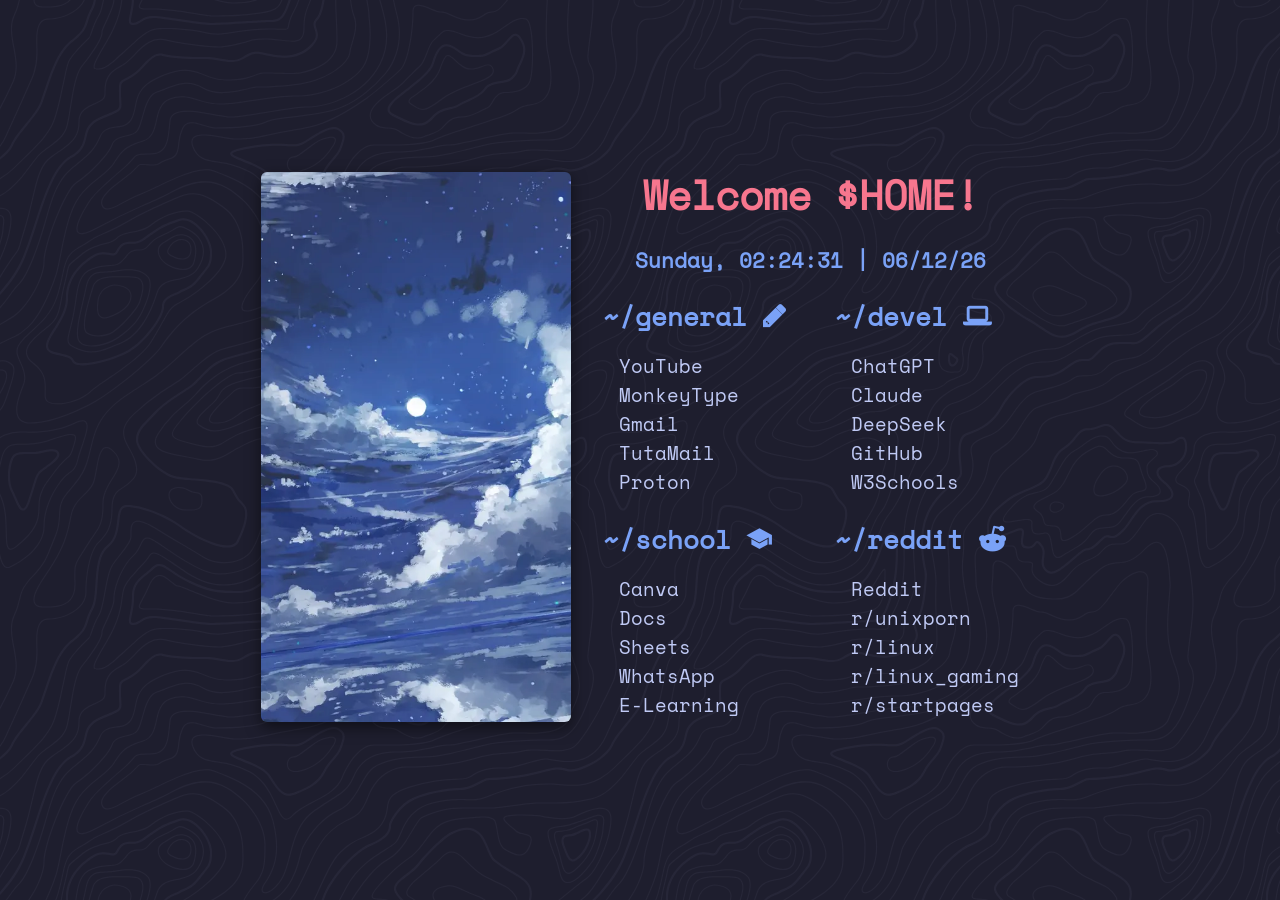
==== fazzi/index.html @ 2e6237a0 "Add files via upload" ====
<!doctype html>
<html lang="en">
  <head>
    <title>~/startpage 💤</title>
    <meta name="darkreader-lock" />
    <meta charset="UTF-8" />
    <link
      rel="icon"
      href="https://raw.githubusercontent.com/NixOS/nixos-artwork/refs/heads/master/logo/nix-snowflake-white.svg"
    />
    <meta name="viewport" content="width=device-width, initial-scale=1" />
    <link href="../src/css/style.css" rel="stylesheet" />
  </head>

  <body class="fazzi">
    <div id="image" onclick="nextImage()">
      <img id="carouselImage" src="../src/images/cover1.webp" />
    </div>
    <div id="text">
      <div id="greeting">Welcome $HOME!</div>
      <div id="date"></div>
      <div id="links">
        <div class="urls">
          <div class="header">~/general </div>
          <ul>
            <li><a href="https://youtube.com">YouTube</a></li>
            <li><a href="https://monkeytype.com">MonkeyType</a></li>
            <li><a href="https://mail.google.com">Gmail</a></li>
            <li><a href="https://mail.tutanota.com/mail">TutaMail</a></li>
            <li><a href="https://account.proton.me/apps">Proton</a></li>
          </ul>
        </div>
        <div class="urls">
          <div class="header">~/devel </div>
          <ul>
            <li><a href="https://chatgpt.com">ChatGPT</a></li>
            <li><a href="https://claude.ai">Claude</a></li>
            <li><a href="https://chat.deepseek.com">DeepSeek</a></li>
            <li><a href="https://github.com/ImSnowe?tab=repositories">GitHub</a></li>
            <li><a href="https://www.w3schools.com/">W3Schools</a></li>
          </ul>
        </div>
        <div class="urls">
          <div class="header">~/school 󰑴</div>
          <ul>
            <li><a href="https://canva.com">Canva</a></li>
            <li><a href="https://docs.google.com">Docs</a></li>
            <li><a href="https://docs.google.com/spreadsheets">Sheets</a></li>
            <li><a href="https://web.whatsapp.com">WhatsApp</a></li>
            <li><a href="https://smpkby.elabschool.sch.id/my/">E-Learning</a></li>
          </ul>
        </div>
        <div class="urls">
          <div class="header">~/reddit </div>
          <ul>
            <li><a href="https://reddit.com/">Reddit</a></li>
            <li><a href="https://reddit.com/r/unixporn/">r/unixporn</a></li>
            <li><a href="https://reddit.com/r/linux/">r/linux</a></li>
            <li>
              <a href="https://reddit.com/r/linux_gaming/">r/linux_gaming</a>
            </li>
            <li><a href="https://reddit.com/r/startpages/">r/startpages</a></li>
          </ul>
        </div>
      </div>
    </div>
  </body>
  <script async src="../src/js/date.js"></script>
  <script async src="../src/js/theme.js" currentIndex="0"></script>
</html>
---- src/css/style.css ----
@font-face {
  font-family: "SpaceMono Nerd Font";
  font-display: swap;
  src:
    local("SpaceMono Nerd Font"),
    url(../fonts/SpaceMonoNF.woff2) format("woff2"),
    url(../fonts/SpaceMonoNF.woff) format("woff");
}

:root {
  color-scheme: dark;
}

img {
  transition:
    transform 0.15s ease-in-out,
    opacity 0.2s ease-in-out;
}

html {
  display: flex;
  align-items: center;
  justify-content: center;
  height: 100svh;
  background-color: var(--background-color);
  background-image: url("../bgs/topography.svg");
  overflow-x: clip;
}

html.loaded {
  transition: background-color 0.2s ease-in-out;
}

body {
  display: flex;
  color: var(--text-color);
  font-family:
    SpaceMono Nerd Font,
    monospace;
  justify-content: center;
  align-items: center;
}

#text,
#image {
  opacity: 0;
  transition: opacity 0.2s ease-in;
}

#text.loaded,
#image.loaded {
  opacity: 1;
}

#text.loaded * {
  transition: color 0.2s ease-in-out;
}

#carouselImage {
  height: 550px;
  aspect-ratio: 9 / 16;
  border-radius: 6px;
  box-shadow: 0px 5px 15px 0px rgba(0, 0, 0, 0.5);
  object-fit: cover;
}

#image {
  margin-right: 1em;
}

#carouselImage:hover {
  transform: scale(1.1);
  cursor: pointer;
}

@media (max-width: 800px) {
  img,
  #image {
    display: none;
    margin: 0;
    padding: 0;
  }
}

#greeting {
  color: var(--accent-color-2);
  font-size: 2.5em;
  font-weight: 900;
  grid-column: 1/-1;
  text-align: center;
  display: grid;
}

#date {
  font-size: 1.3em;
  font-weight: 600;
  color: var(--accent-color);
  display: grid;
  grid-column: 1/-1;
  text-align: center;
  margin: 1em 0;
}

.header {
  color: var(--accent-color);
  font-size: 1.6em;
  font-weight: 600;
}

#links {
  display: grid;
  grid-row-gap: 0.5em;
  grid-template-columns: repeat(2, 1fr);
}

ul {
  list-style-type: none;
  padding-left: 1em;
  margin-left: 0;
}

a {
  color: var(--text-color);
  font-size: 1.2em;
  text-decoration: none;
}

a:hover {
  color: var(--hover-color);
  font-style: italic;
}

.fazzi .urls:nth-child(even) {
  padding-left: 1.5em;
}

#image {
	padding-right: 1em;
}
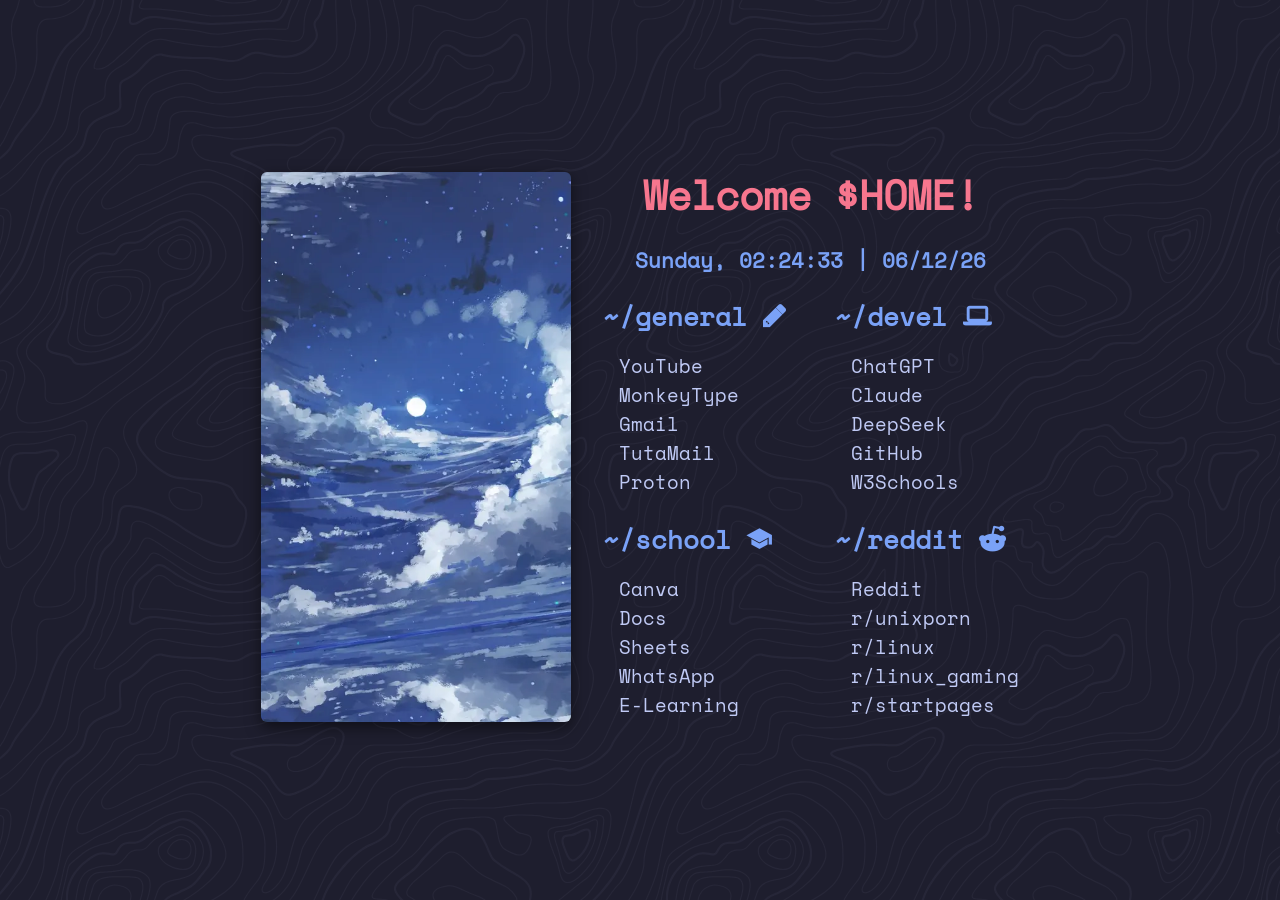
==== commit faf65cc5: "open new tab" ====
--- a/fazzi/index.html
+++ b/fazzi/index.html
@@ -23,43 +23,41 @@
         <div class="urls">
           <div class="header">~/general </div>
           <ul>
-            <li><a href="https://youtube.com">YouTube</a></li>
-            <li><a href="https://monkeytype.com">MonkeyType</a></li>
-            <li><a href="https://mail.google.com">Gmail</a></li>
-            <li><a href="https://mail.tutanota.com/mail">TutaMail</a></li>
-            <li><a href="https://account.proton.me/apps">Proton</a></li>
+            <li><a target="_blank" href="https://youtube.com">YouTube</a></li>
+            <li><a target="_blank" href="https://monkeytype.com">MonkeyType</a></li>
+            <li><a target="_blank" href="https://mail.google.com">Gmail</a></li>
+            <li><a target="_blank" href="https://mail.tutanota.com/mail">TutaMail</a></li>
+            <li><a target="_blank" href="https://account.proton.me/apps">Proton</a></li>
           </ul>
         </div>
         <div class="urls">
           <div class="header">~/devel </div>
           <ul>
-            <li><a href="https://chatgpt.com">ChatGPT</a></li>
-            <li><a href="https://claude.ai">Claude</a></li>
-            <li><a href="https://chat.deepseek.com">DeepSeek</a></li>
-            <li><a href="https://github.com/ImSnowe?tab=repositories">GitHub</a></li>
-            <li><a href="https://www.w3schools.com/">W3Schools</a></li>
+            <li><a target="_blank" href="https://chatgpt.com">ChatGPT</a></li>
+            <li><a target="_blank" href="https://claude.ai">Claude</a></li>
+            <li><a target="_blank" href="https://chat.deepseek.com">DeepSeek</a></li>
+            <li><a target="_blank" href="https://github.com/ImSnowe?tab=repositories">GitHub</a></li>
+            <li><a target="_blank" href="https://www.w3schools.com/">W3Schools</a></li>
           </ul>
         </div>
         <div class="urls">
           <div class="header">~/school 󰑴</div>
           <ul>
-            <li><a href="https://canva.com">Canva</a></li>
-            <li><a href="https://docs.google.com">Docs</a></li>
-            <li><a href="https://docs.google.com/spreadsheets">Sheets</a></li>
-            <li><a href="https://web.whatsapp.com">WhatsApp</a></li>
-            <li><a href="https://smpkby.elabschool.sch.id/my/">E-Learning</a></li>
+            <li><a target="_blank" href="https://canva.com">Canva</a></li>
+            <li><a target="_blank" href="https://docs.google.com">Docs</a></li>
+            <li><a target="_blank" href="https://docs.google.com/spreadsheets">Sheets</a></li>
+            <li><a target="_blank" href="https://web.whatsapp.com">WhatsApp</a></li>
+            <li><a target="_blank" href="https://smpkby.elabschool.sch.id/my/">E-Learning</a></li>
           </ul>
         </div>
         <div class="urls">
           <div class="header">~/reddit </div>
           <ul>
-            <li><a href="https://reddit.com/">Reddit</a></li>
-            <li><a href="https://reddit.com/r/unixporn/">r/unixporn</a></li>
-            <li><a href="https://reddit.com/r/linux/">r/linux</a></li>
-            <li>
-              <a href="https://reddit.com/r/linux_gaming/">r/linux_gaming</a>
-            </li>
-            <li><a href="https://reddit.com/r/startpages/">r/startpages</a></li>
+            <li><a target="_blank" href="https://reddit.com/">Reddit</a></li>
+            <li><a target="_blank" href="https://reddit.com/r/unixporn/">r/unixporn</a></li>
+            <li><a target="_blank" href="https://reddit.com/r/linux/">r/linux</a></li>
+            <li><a target="_blank" href="https://reddit.com/r/linux_gaming/">r/linux_gaming</a></li>
+            <li><a target="_blank" href="https://reddit.com/r/startpages/">r/startpages</a></li>
           </ul>
         </div>
       </div>
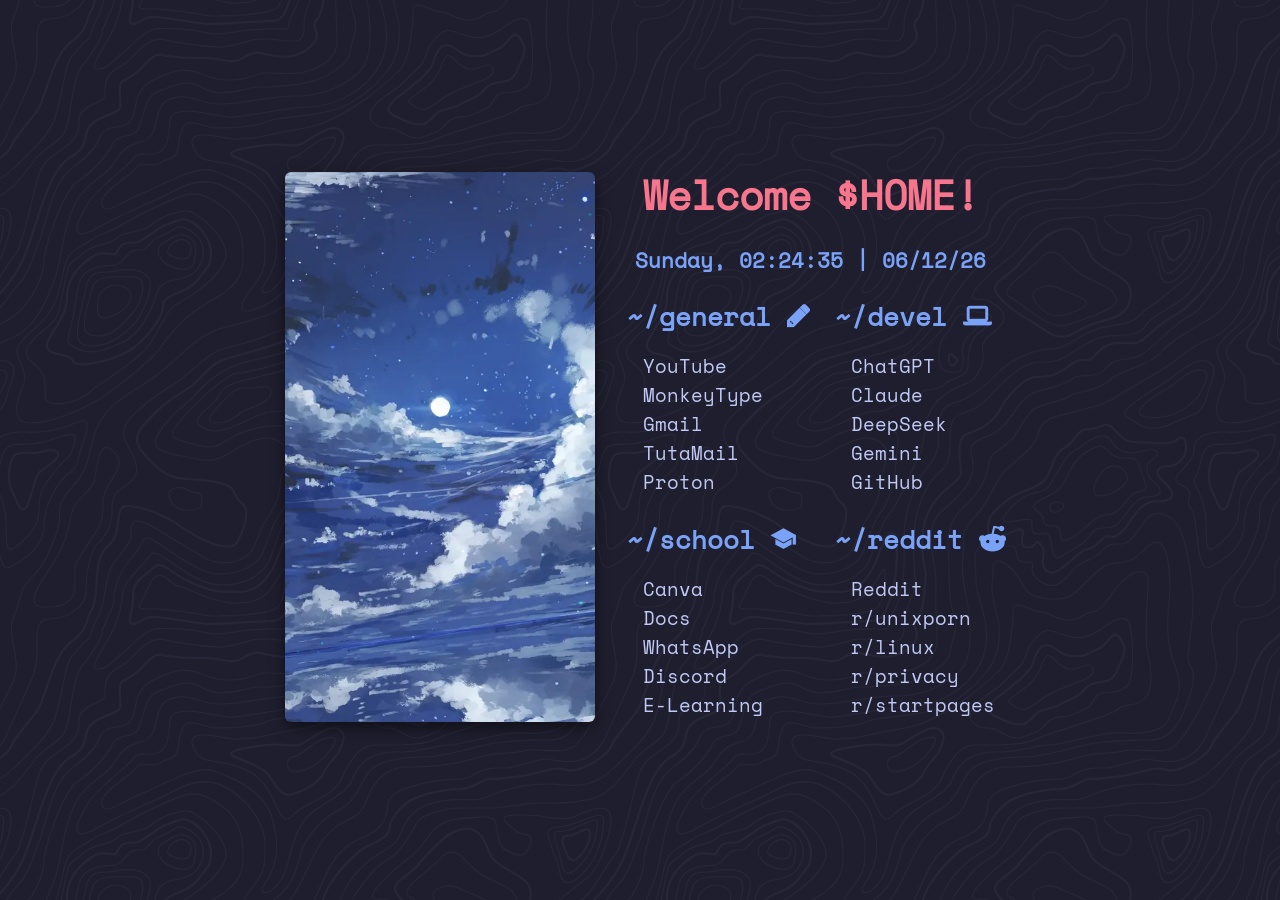
==== commit 868e6f7e: "Update index.html" ====
--- a/fazzi/index.html
+++ b/fazzi/index.html
@@ -36,8 +36,8 @@
             <li><a target="_blank" href="https://chatgpt.com">ChatGPT</a></li>
             <li><a target="_blank" href="https://claude.ai">Claude</a></li>
             <li><a target="_blank" href="https://chat.deepseek.com">DeepSeek</a></li>
+            <li><a target="_blank" href="https://gemini.google.com">Gemini</a></li>
             <li><a target="_blank" href="https://github.com/ImSnowe?tab=repositories">GitHub</a></li>
-            <li><a target="_blank" href="https://www.w3schools.com/">W3Schools</a></li>
           </ul>
         </div>
         <div class="urls">
@@ -45,8 +45,8 @@
           <ul>
             <li><a target="_blank" href="https://canva.com">Canva</a></li>
             <li><a target="_blank" href="https://docs.google.com">Docs</a></li>
-            <li><a target="_blank" href="https://docs.google.com/spreadsheets">Sheets</a></li>
             <li><a target="_blank" href="https://web.whatsapp.com">WhatsApp</a></li>
+            <li><a target="_blank" href="https://discord.com">Discord</a></li>
             <li><a target="_blank" href="https://smpkby.elabschool.sch.id/my/">E-Learning</a></li>
           </ul>
         </div>
@@ -56,7 +56,7 @@
             <li><a target="_blank" href="https://reddit.com/">Reddit</a></li>
             <li><a target="_blank" href="https://reddit.com/r/unixporn/">r/unixporn</a></li>
             <li><a target="_blank" href="https://reddit.com/r/linux/">r/linux</a></li>
-            <li><a target="_blank" href="https://reddit.com/r/linux_gaming/">r/linux_gaming</a></li>
+            <li><a target="_blank" href="https://reddit.com/r/privacy/">r/privacy</a></li>
             <li><a target="_blank" href="https://reddit.com/r/startpages/">r/startpages</a></li>
           </ul>
         </div>
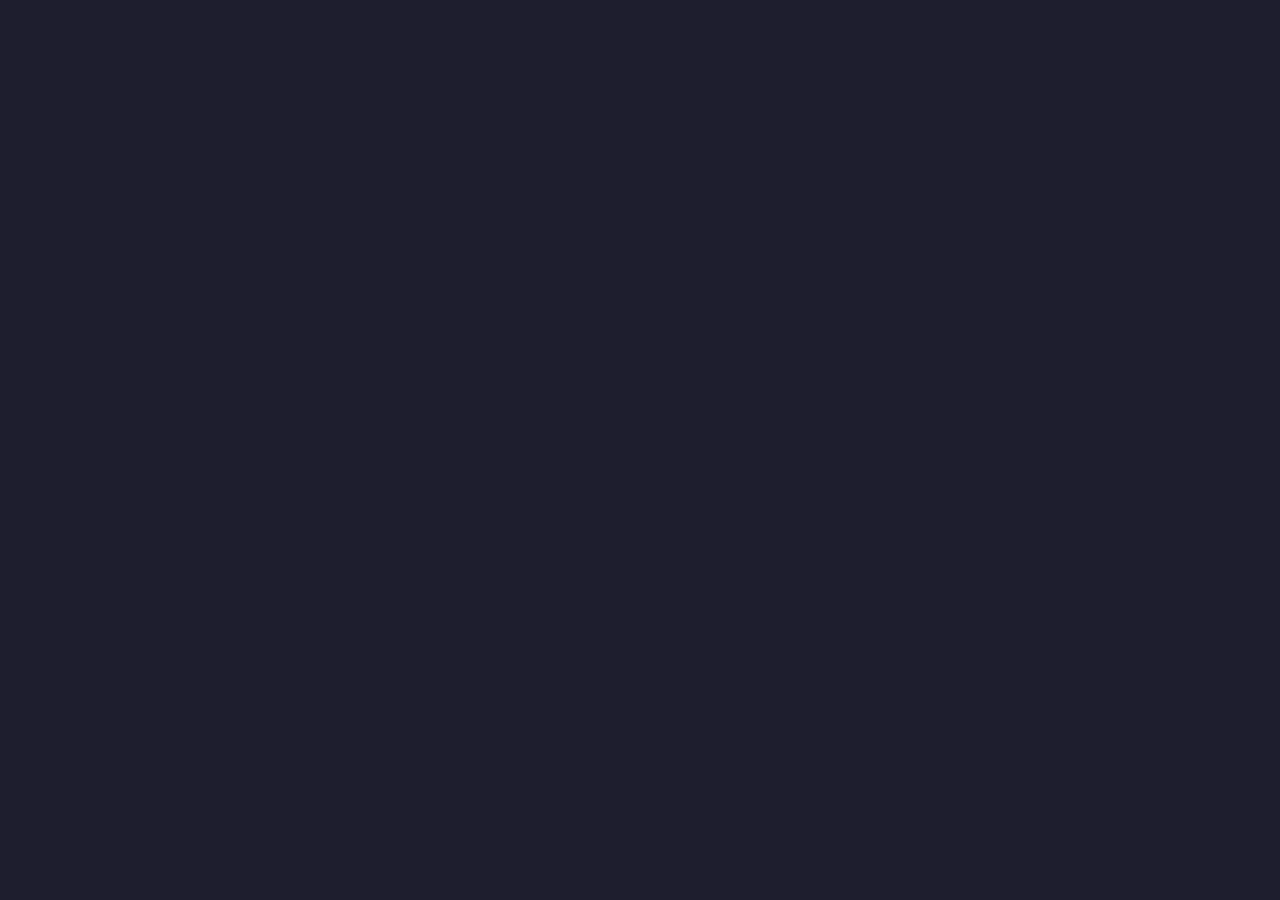
==== commit 935f2aa9: "claude index" ====
--- a/fazzi/index.html
+++ b/fazzi/index.html
@@ -1,68 +1,349 @@
 <!doctype html>
 <html lang="en">
-  <head>
-    <title>~/startpage 💤</title>
-    <meta name="darkreader-lock" />
-    <meta charset="UTF-8" />
-    <link
-      rel="icon"
-      href="https://raw.githubusercontent.com/NixOS/nixos-artwork/refs/heads/master/logo/nix-snowflake-white.svg"
-    />
-    <meta name="viewport" content="width=device-width, initial-scale=1" />
-    <link href="../src/css/style.css" rel="stylesheet" />
-  </head>
-
-  <body class="fazzi">
-    <div id="image" onclick="nextImage()">
-      <img id="carouselImage" src="../src/images/cover1.webp" />
-    </div>
-    <div id="text">
-      <div id="greeting">Welcome $HOME!</div>
-      <div id="date"></div>
-      <div id="links">
-        <div class="urls">
-          <div class="header">~/general </div>
-          <ul>
-            <li><a target="_blank" href="https://youtube.com">YouTube</a></li>
-            <li><a target="_blank" href="https://monkeytype.com">MonkeyType</a></li>
-            <li><a target="_blank" href="https://mail.google.com">Gmail</a></li>
-            <li><a target="_blank" href="https://mail.tutanota.com/mail">TutaMail</a></li>
-            <li><a target="_blank" href="https://account.proton.me/apps">Proton</a></li>
-          </ul>
-        </div>
-        <div class="urls">
-          <div class="header">~/devel </div>
-          <ul>
-            <li><a target="_blank" href="https://chatgpt.com">ChatGPT</a></li>
-            <li><a target="_blank" href="https://claude.ai">Claude</a></li>
-            <li><a target="_blank" href="https://chat.deepseek.com">DeepSeek</a></li>
-            <li><a target="_blank" href="https://gemini.google.com">Gemini</a></li>
-            <li><a target="_blank" href="https://github.com/ImSnowe?tab=repositories">GitHub</a></li>
-          </ul>
-        </div>
-        <div class="urls">
-          <div class="header">~/school 󰑴</div>
-          <ul>
-            <li><a target="_blank" href="https://canva.com">Canva</a></li>
-            <li><a target="_blank" href="https://docs.google.com">Docs</a></li>
-            <li><a target="_blank" href="https://web.whatsapp.com">WhatsApp</a></li>
-            <li><a target="_blank" href="https://discord.com">Discord</a></li>
-            <li><a target="_blank" href="https://smpkby.elabschool.sch.id/my/">E-Learning</a></li>
-          </ul>
-        </div>
-        <div class="urls">
-          <div class="header">~/reddit </div>
-          <ul>
-            <li><a target="_blank" href="https://reddit.com/">Reddit</a></li>
-            <li><a target="_blank" href="https://reddit.com/r/unixporn/">r/unixporn</a></li>
-            <li><a target="_blank" href="https://reddit.com/r/linux/">r/linux</a></li>
-            <li><a target="_blank" href="https://reddit.com/r/privacy/">r/privacy</a></li>
-            <li><a target="_blank" href="https://reddit.com/r/startpages/">r/startpages</a></li>
-          </ul>
-        </div>
+<head>
+  <title>~/startpage 💤</title>
+  <meta name="darkreader-lock" />
+  <meta charset="UTF-8" />
+  <meta name="viewport" content="width=device-width, initial-scale=1" />
+
+  <!--
+    OPTIMIZATION 1: Read localStorage synchronously before any paint so
+    the correct theme colors are applied immediately — zero FOUC.
+    Also generates the correct <link rel="preload"> for the active image.
+  -->
+  <script>
+    (function () {
+      var IMAGES = ["cover1.webp", "cover2.webp", "cover3.webp", "cover4.webp"];
+      var COLOR_SETS = [
+        { "--text-color": "#c0caf5", "--hover-color": "#bb9af7", "--accent-color": "#7aa2f7", "--accent-color-2": "#f7768e",  "--background-color": "#1E1E2E" },
+        { "--text-color": "#9fadc6", "--hover-color": "#9B5856", "--accent-color": "#28725A", "--accent-color-2": "#D2C7CB", "--background-color": "#15191d" },
+        { "--text-color": "#c0caf5", "--hover-color": "#e0af68", "--accent-color": "#7aa2f7", "--accent-color-2": "#bb9af7", "--background-color": "#1a1b26" },
+        { "--text-color": "#EAEFFD", "--hover-color": "#FDB6A7", "--accent-color": "#556BFF", "--accent-color-2": "#FA87A6", "--background-color": "#16191F" },
+      ];
+
+      // Expose to page scope
+      window._SP = {
+        idx: parseInt(localStorage.getItem("currentIndex")) || 0,
+        images: IMAGES,
+        colorSets: COLOR_SETS,
+      };
+
+      // Inject CSS variables via a <style> block so colors are painted
+      // on the very first frame — no JS-after-load round trip needed.
+      var colors = COLOR_SETS[window._SP.idx];
+      var css = ":root{";
+      for (var k in colors) css += k + ":" + colors[k] + ";";
+      css += "}";
+      document.write("<style>" + css + "</style>");
+
+      // OPTIMIZATION 2: Tell the browser to fetch the correct cover image
+      // immediately using a high-priority preload — it starts downloading
+      // in parallel with the rest of the HTML parse.
+      document.write(
+        '<link rel="preload" href="src/images/' + IMAGES[window._SP.idx] +
+        '" as="image" fetchpriority="high" />'
+      );
+    })();
+  </script>
+
+  <!-- OPTIMIZATION 3: Preload the font (woff2 only — woff is IE9-11 only) -->
+  <link rel="preload" href="src/fonts/SpaceMonoNF.woff2" as="font" type="font/woff2" crossorigin />
+
+  <link rel="icon" href="https://raw.githubusercontent.com/NixOS/nixos-artwork/refs/heads/master/logo/nix-snowflake-white.svg" />
+
+  <!--
+    OPTIMIZATION 4: Inline all CSS — eliminates a render-blocking
+    stylesheet request entirely.
+  -->
+  <style>
+    @font-face {
+      font-family: "SpaceMono Nerd Font";
+      /* OPTIMIZATION 5: Drop woff fallback (IE9-11 only).
+         woff2 has 96%+ global support and saves one extra entry. */
+      font-display: swap;
+      src:
+        local("SpaceMono Nerd Font"),
+        url(src/fonts/SpaceMonoNF.woff2) format("woff2");
+    }
+
+    :root {
+      color-scheme: dark;
+    }
+
+    /* OPTIMIZATION 6: Always allow background-color transition.
+       The original only applied it after .loaded — but since we set
+       colors in the first paint there is no risk of a transition flash. */
+    html {
+      display: flex;
+      align-items: center;
+      justify-content: center;
+      height: 100svh;
+      background-color: var(--background-color);
+      background-image: url("src/bgs/topography.svg");
+      overflow-x: clip;
+      transition: background-color 0.2s ease-in-out;
+    }
+
+    body {
+      display: flex;
+      color: var(--text-color);
+      font-family: "SpaceMono Nerd Font", monospace;
+      justify-content: center;
+      align-items: center;
+    }
+
+    img {
+      transition:
+        transform 0.15s ease-in-out,
+        opacity 0.2s ease-in-out;
+    }
+
+    #text,
+    #image {
+      opacity: 0;
+      transition: opacity 0.2s ease-in;
+    }
+
+    #text.loaded,
+    #image.loaded {
+      opacity: 1;
+    }
+
+    #text.loaded * {
+      transition: color 0.2s ease-in-out;
+    }
+
+    #carouselImage {
+      height: 550px;
+      aspect-ratio: 9 / 16;
+      border-radius: 6px;
+      box-shadow: 0px 5px 15px 0px rgba(0, 0, 0, 0.5);
+      object-fit: cover;
+    }
+
+    /* OPTIMIZATION 7: Consolidated #image rules (was split into two
+       separate blocks with margin-right AND padding-right). */
+    #image {
+      padding-right: 2em;
+    }
+
+    #carouselImage:hover {
+      transform: scale(1.1);
+      cursor: pointer;
+    }
+
+    @media (max-width: 800px) {
+      img,
+      #image {
+        display: none;
+        margin: 0;
+        padding: 0;
+      }
+    }
+
+    #greeting {
+      color: var(--accent-color-2);
+      font-size: 2.5em;
+      font-weight: 900;
+      grid-column: 1 / -1;
+      text-align: center;
+      display: grid;
+    }
+
+    #date {
+      font-size: 1.3em;
+      font-weight: 600;
+      color: var(--accent-color);
+      display: grid;
+      grid-column: 1 / -1;
+      text-align: center;
+      margin: 1em 0;
+    }
+
+    .header {
+      color: var(--accent-color);
+      font-size: 1.6em;
+      font-weight: 600;
+    }
+
+    #links {
+      display: grid;
+      grid-row-gap: 0.5em;
+      grid-template-columns: repeat(2, 1fr);
+    }
+
+    ul {
+      list-style-type: none;
+      padding-left: 1em;
+      margin-left: 0;
+    }
+
+    a {
+      color: var(--text-color);
+      font-size: 1.2em;
+      text-decoration: none;
+    }
+
+    a:hover {
+      color: var(--hover-color);
+      font-style: italic;
+    }
+
+    .fazzi .urls:nth-child(even) {
+      padding-left: 1.5em;
+    }
+  </style>
+</head>
+
+<body class="fazzi">
+  <div id="image" onclick="nextImage()">
+    <!--
+      OPTIMIZATION 8: No src here — JS sets the correct src immediately
+      below. The original HTML hard-coded cover1.webp, which caused a
+      double-fetch whenever a different theme was saved in localStorage.
+      fetchpriority="high" + decoding="async" = browser prioritizes
+      decode off the main thread.
+    -->
+    <img id="carouselImage" fetchpriority="high" decoding="async" alt="Cover image" />
+  </div>
+
+  <div id="text">
+    <div id="greeting">Welcome $HOME!</div>
+    <div id="date"></div>
+    <div id="links">
+      <div class="urls">
+        <div class="header">~/general </div>
+        <ul>
+          <li><a target="_blank" rel="noopener" href="https://youtube.com">YouTube</a></li>
+          <li><a target="_blank" rel="noopener" href="https://monkeytype.com">MonkeyType</a></li>
+          <li><a target="_blank" rel="noopener" href="https://mail.google.com">Gmail</a></li>
+          <li><a target="_blank" rel="noopener" href="https://mail.tutanota.com/mail">TutaMail</a></li>
+          <li><a target="_blank" rel="noopener" href="https://account.proton.me/apps">Proton</a></li>
+        </ul>
+      </div>
+      <div class="urls">
+        <div class="header">~/devel </div>
+        <ul>
+          <li><a target="_blank" rel="noopener" href="https://chatgpt.com">ChatGPT</a></li>
+          <li><a target="_blank" rel="noopener" href="https://claude.ai">Claude</a></li>
+          <li><a target="_blank" rel="noopener" href="https://chat.deepseek.com">DeepSeek</a></li>
+          <li><a target="_blank" rel="noopener" href="https://gemini.google.com">Gemini</a></li>
+          <li><a target="_blank" rel="noopener" href="https://github.com/ImSnowe?tab=repositories">GitHub</a></li>
+        </ul>
+      </div>
+      <div class="urls">
+        <div class="header">~/school 󰑴</div>
+        <ul>
+          <li><a target="_blank" rel="noopener" href="https://canva.com">Canva</a></li>
+          <li><a target="_blank" rel="noopener" href="https://docs.google.com">Docs</a></li>
+          <li><a target="_blank" rel="noopener" href="https://web.whatsapp.com">WhatsApp</a></li>
+          <li><a target="_blank" rel="noopener" href="https://discord.com">Discord</a></li>
+          <li><a target="_blank" rel="noopener" href="https://smpkby.elabschool.sch.id/my/">E-Learning</a></li>
+        </ul>
+      </div>
+      <div class="urls">
+        <div class="header">~/reddit </div>
+        <ul>
+          <li><a target="_blank" rel="noopener" href="https://reddit.com/">Reddit</a></li>
+          <li><a target="_blank" rel="noopener" href="https://reddit.com/r/unixporn/">r/unixporn</a></li>
+          <li><a target="_blank" rel="noopener" href="https://reddit.com/r/linux/">r/linux</a></li>
+          <li><a target="_blank" rel="noopener" href="https://reddit.com/r/privacy/">r/privacy</a></li>
+          <li><a target="_blank" rel="noopener" href="https://reddit.com/r/startpages/">r/startpages</a></li>
+        </ul>
       </div>
     </div>
-  </body>
-  <script async src="../src/js/date.js"></script>
-  <script async src="../src/js/theme.js" currentIndex="0"></script>
+  </div>
+
+  <!--
+    OPTIMIZATION 9: Single inline <script> at end of body.
+    - No async/defer needed (it's at the bottom, DOM is already parsed)
+    - No document.currentScript hack (was broken with async anyway)
+    - Eliminates 2 extra HTTP round-trips (date.js + theme.js)
+  -->
+  <script>
+    (function () {
+      var sp = window._SP; // state set in <head>
+      var currentIndex = sp.idx;
+      var images = sp.images;
+      var colorSets = sp.colorSets;
+
+      // --- Image ---
+      var imgEl = document.getElementById("carouselImage");
+      // Set correct src once — no double-fetch.
+      imgEl.src = "src/images/" + images[currentIndex];
+
+      // --- Colors (already applied in <head>, but keep in sync for cycling) ---
+      function updateColors() {
+        var colorSet = colorSets[currentIndex];
+        for (var prop in colorSet) {
+          document.documentElement.style.setProperty(prop, colorSet[prop]);
+        }
+      }
+
+      // --- Carousel ---
+      window.nextImage = function () {
+        currentIndex = (currentIndex + 1) % images.length;
+        localStorage.setItem("currentIndex", currentIndex);
+        imgEl.style.opacity = "0";
+        updateColors();
+        setTimeout(function () {
+          imgEl.src = "src/images/" + images[currentIndex];
+          imgEl.style.opacity = "1";
+        }, 200);
+      };
+
+      // OPTIMIZATION 10: Fade in as soon as the carousel image loads —
+      // not window.onload which waits for every single resource
+      // (fonts, background SVG, all other images, etc.).
+      function revealPage() {
+        document.getElementById("image").classList.add("loaded");
+        document.getElementById("text").classList.add("loaded");
+
+        // OPTIMIZATION 11: Preload only the OTHER images (skip current).
+        // Use requestIdleCallback so it doesn't compete with paint.
+        var preload = function () {
+          images.forEach(function (name, i) {
+            if (i === currentIndex) return;
+            var el = new Image();
+            el.src = "src/images/" + name;
+          });
+        };
+        if ("requestIdleCallback" in window) {
+          requestIdleCallback(preload);
+        } else {
+          setTimeout(preload, 500);
+        }
+      }
+
+      // If the preloaded image is already in cache it may be complete instantly
+      if (imgEl.complete && imgEl.naturalWidth > 0) {
+        revealPage();
+      } else {
+        imgEl.addEventListener("load", revealPage, { once: true });
+      }
+
+      // --- Clock ---
+      var dateEl = document.getElementById("date");
+      var dateOptions = {
+        weekday: "long",
+        hour: "2-digit",
+        minute: "2-digit",
+        second: "2-digit",
+        day: "2-digit",
+        month: "2-digit",
+        year: "2-digit",
+      };
+
+      function showTime() {
+        var d = new Date();
+        var parts = d.toLocaleString("en-GB", dateOptions).split(", ");
+        // OPTIMIZATION 12: textContent instead of innerHTML for a text-only node.
+        dateEl.textContent = parts[0] + ", " + parts[2] + " | " + parts[1];
+      }
+
+      showTime();
+      setInterval(showTime, 1000);
+    })();
+  </script>
+</body>
 </html>
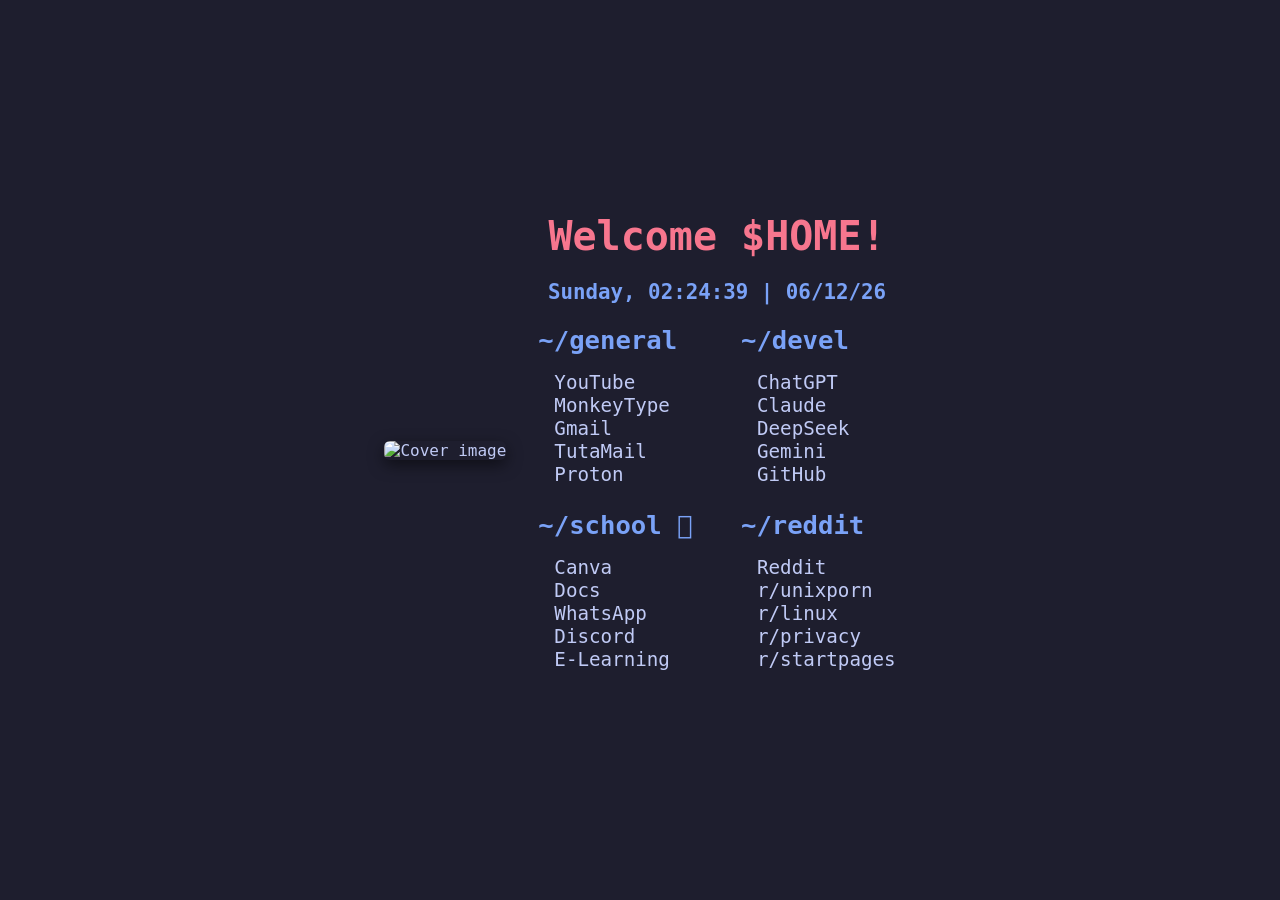
==== commit 0c956038: "claude index 2" ====
--- a/fazzi/index.html
+++ b/fazzi/index.html
@@ -6,60 +6,39 @@
   <meta charset="UTF-8" />
   <meta name="viewport" content="width=device-width, initial-scale=1" />
 
+  <!-- Preload font (woff2 only — woff is IE9-11 only, safe to drop) -->
+  <link rel="preload" href="src/fonts/SpaceMonoNF.woff2" as="font" type="font/woff2" crossorigin />
+
+  <link rel="icon" href="https://raw.githubusercontent.com/NixOS/nixos-artwork/refs/heads/master/logo/nix-snowflake-white.svg" />
+
   <!--
-    OPTIMIZATION 1: Read localStorage synchronously before any paint so
-    the correct theme colors are applied immediately — zero FOUC.
-    Also generates the correct <link rel="preload"> for the active image.
+    Read localStorage synchronously before first paint to apply the
+    saved theme colors immediately — zero flash of wrong colors.
+    Uses DOM API instead of document.write (more reliable in modern browsers).
   -->
   <script>
-    (function () {
-      var IMAGES = ["cover1.webp", "cover2.webp", "cover3.webp", "cover4.webp"];
-      var COLOR_SETS = [
-        { "--text-color": "#c0caf5", "--hover-color": "#bb9af7", "--accent-color": "#7aa2f7", "--accent-color-2": "#f7768e",  "--background-color": "#1E1E2E" },
-        { "--text-color": "#9fadc6", "--hover-color": "#9B5856", "--accent-color": "#28725A", "--accent-color-2": "#D2C7CB", "--background-color": "#15191d" },
-        { "--text-color": "#c0caf5", "--hover-color": "#e0af68", "--accent-color": "#7aa2f7", "--accent-color-2": "#bb9af7", "--background-color": "#1a1b26" },
-        { "--text-color": "#EAEFFD", "--hover-color": "#FDB6A7", "--accent-color": "#556BFF", "--accent-color-2": "#FA87A6", "--background-color": "#16191F" },
-      ];
-
-      // Expose to page scope
-      window._SP = {
-        idx: parseInt(localStorage.getItem("currentIndex")) || 0,
-        images: IMAGES,
-        colorSets: COLOR_SETS,
-      };
-
-      // Inject CSS variables via a <style> block so colors are painted
-      // on the very first frame — no JS-after-load round trip needed.
-      var colors = COLOR_SETS[window._SP.idx];
-      var css = ":root{";
-      for (var k in colors) css += k + ":" + colors[k] + ";";
-      css += "}";
-      document.write("<style>" + css + "</style>");
-
-      // OPTIMIZATION 2: Tell the browser to fetch the correct cover image
-      // immediately using a high-priority preload — it starts downloading
-      // in parallel with the rest of the HTML parse.
-      document.write(
-        '<link rel="preload" href="src/images/' + IMAGES[window._SP.idx] +
-        '" as="image" fetchpriority="high" />'
-      );
-    })();
+    var COLOR_SETS = [
+      { "--text-color": "#c0caf5", "--hover-color": "#bb9af7", "--accent-color": "#7aa2f7", "--accent-color-2": "#f7768e",  "--background-color": "#1E1E2E" },
+      { "--text-color": "#9fadc6", "--hover-color": "#9B5856", "--accent-color": "#28725A", "--accent-color-2": "#D2C7CB", "--background-color": "#15191d" },
+      { "--text-color": "#c0caf5", "--hover-color": "#e0af68", "--accent-color": "#7aa2f7", "--accent-color-2": "#bb9af7", "--background-color": "#1a1b26" },
+      { "--text-color": "#EAEFFD", "--hover-color": "#FDB6A7", "--accent-color": "#556BFF", "--accent-color-2": "#FA87A6", "--background-color": "#16191F" },
+    ];
+    var IMAGES = ["cover1.webp", "cover2.webp", "cover3.webp", "cover4.webp"];
+    var currentIndex = parseInt(localStorage.getItem("currentIndex")) || 0;
+
+    // Apply theme colors now, before CSS renders, via a DOM-inserted style tag
+    var _themeStyle = document.createElement("style");
+    var _colors = COLOR_SETS[currentIndex];
+    var _css = ":root{";
+    for (var _k in _colors) _css += _k + ":" + _colors[_k] + ";";
+    _css += "}";
+    _themeStyle.textContent = _css;
+    document.head.appendChild(_themeStyle);
   </script>
 
-  <!-- OPTIMIZATION 3: Preload the font (woff2 only — woff is IE9-11 only) -->
-  <link rel="preload" href="src/fonts/SpaceMonoNF.woff2" as="font" type="font/woff2" crossorigin />
-
-  <link rel="icon" href="https://raw.githubusercontent.com/NixOS/nixos-artwork/refs/heads/master/logo/nix-snowflake-white.svg" />
-
-  <!--
-    OPTIMIZATION 4: Inline all CSS — eliminates a render-blocking
-    stylesheet request entirely.
-  -->
   <style>
     @font-face {
       font-family: "SpaceMono Nerd Font";
-      /* OPTIMIZATION 5: Drop woff fallback (IE9-11 only).
-         woff2 has 96%+ global support and saves one extra entry. */
       font-display: swap;
       src:
         local("SpaceMono Nerd Font"),
@@ -70,9 +49,6 @@
       color-scheme: dark;
     }
 
-    /* OPTIMIZATION 6: Always allow background-color transition.
-       The original only applied it after .loaded — but since we set
-       colors in the first paint there is no risk of a transition flash. */
     html {
       display: flex;
       align-items: center;
@@ -121,8 +97,7 @@
       object-fit: cover;
     }
 
-    /* OPTIMIZATION 7: Consolidated #image rules (was split into two
-       separate blocks with margin-right AND padding-right). */
+    /* Consolidated from two separate #image blocks in the original */
     #image {
       padding-right: 2em;
     }
@@ -198,11 +173,9 @@
 <body class="fazzi">
   <div id="image" onclick="nextImage()">
     <!--
-      OPTIMIZATION 8: No src here — JS sets the correct src immediately
-      below. The original HTML hard-coded cover1.webp, which caused a
-      double-fetch whenever a different theme was saved in localStorage.
-      fetchpriority="high" + decoding="async" = browser prioritizes
-      decode off the main thread.
+      No src here — JS sets the correct one immediately below.
+      The original hardcoded cover1.webp then JS overwrote it,
+      causing a wasted fetch when a different theme was saved.
     -->
     <img id="carouselImage" fetchpriority="high" decoding="async" alt="Cover image" />
   </div>
@@ -254,96 +227,84 @@
     </div>
   </div>
 
-  <!--
-    OPTIMIZATION 9: Single inline <script> at end of body.
-    - No async/defer needed (it's at the bottom, DOM is already parsed)
-    - No document.currentScript hack (was broken with async anyway)
-    - Eliminates 2 extra HTTP round-trips (date.js + theme.js)
-  -->
   <script>
-    (function () {
-      var sp = window._SP; // state set in <head>
-      var currentIndex = sp.idx;
-      var images = sp.images;
-      var colorSets = sp.colorSets;
-
-      // --- Image ---
-      var imgEl = document.getElementById("carouselImage");
-      // Set correct src once — no double-fetch.
-      imgEl.src = "src/images/" + images[currentIndex];
-
-      // --- Colors (already applied in <head>, but keep in sync for cycling) ---
-      function updateColors() {
-        var colorSet = colorSets[currentIndex];
-        for (var prop in colorSet) {
-          document.documentElement.style.setProperty(prop, colorSet[prop]);
-        }
+    var imgEl = document.getElementById("carouselImage");
+    var textEl = document.getElementById("text");
+    var imageEl = document.getElementById("image");
+
+    // Set the correct image immediately — no double-fetch.
+    imgEl.src = "src/images/" + IMAGES[currentIndex];
+
+    // --- Colors ---
+    function updateColors() {
+      var colorSet = COLOR_SETS[currentIndex];
+      for (var prop in colorSet) {
+        document.documentElement.style.setProperty(prop, colorSet[prop]);
       }
-
-      // --- Carousel ---
-      window.nextImage = function () {
-        currentIndex = (currentIndex + 1) % images.length;
-        localStorage.setItem("currentIndex", currentIndex);
-        imgEl.style.opacity = "0";
-        updateColors();
-        setTimeout(function () {
-          imgEl.src = "src/images/" + images[currentIndex];
-          imgEl.style.opacity = "1";
-        }, 200);
+    }
+
+    // --- Carousel ---
+    function nextImage() {
+      currentIndex = (currentIndex + 1) % IMAGES.length;
+      localStorage.setItem("currentIndex", currentIndex);
+      imgEl.style.opacity = "0";
+      updateColors();
+      setTimeout(function () {
+        imgEl.src = "src/images/" + IMAGES[currentIndex];
+        imgEl.style.opacity = "1";
+      }, 200);
+    }
+
+    // --- Reveal ---
+    // Text is shown on DOMContentLoaded — it doesn't depend on the image.
+    // Image is shown when it loads (or on error — never leave the page blank).
+    document.addEventListener("DOMContentLoaded", function () {
+      textEl.classList.add("loaded");
+    });
+
+    function revealImage() {
+      imageEl.classList.add("loaded");
+      // Preload remaining images during idle time — skip the current one.
+      var preload = function () {
+        IMAGES.forEach(function (name, i) {
+          if (i === currentIndex) return;
+          var el = new Image();
+          el.src = "src/images/" + name;
+        });
       };
-
-      // OPTIMIZATION 10: Fade in as soon as the carousel image loads —
-      // not window.onload which waits for every single resource
-      // (fonts, background SVG, all other images, etc.).
-      function revealPage() {
-        document.getElementById("image").classList.add("loaded");
-        document.getElementById("text").classList.add("loaded");
-
-        // OPTIMIZATION 11: Preload only the OTHER images (skip current).
-        // Use requestIdleCallback so it doesn't compete with paint.
-        var preload = function () {
-          images.forEach(function (name, i) {
-            if (i === currentIndex) return;
-            var el = new Image();
-            el.src = "src/images/" + name;
-          });
-        };
-        if ("requestIdleCallback" in window) {
-          requestIdleCallback(preload);
-        } else {
-          setTimeout(preload, 500);
-        }
+      if ("requestIdleCallback" in window) {
+        requestIdleCallback(preload);
+      } else {
+        setTimeout(preload, 500);
       }
-
-      // If the preloaded image is already in cache it may be complete instantly
-      if (imgEl.complete && imgEl.naturalWidth > 0) {
-        revealPage();
-      } else {
-        imgEl.addEventListener("load", revealPage, { once: true });
-      }
-
-      // --- Clock ---
-      var dateEl = document.getElementById("date");
-      var dateOptions = {
-        weekday: "long",
-        hour: "2-digit",
-        minute: "2-digit",
-        second: "2-digit",
-        day: "2-digit",
-        month: "2-digit",
-        year: "2-digit",
-      };
-
-      function showTime() {
-        var d = new Date();
-        var parts = d.toLocaleString("en-GB", dateOptions).split(", ");
-        // OPTIMIZATION 12: textContent instead of innerHTML for a text-only node.
-        dateEl.textContent = parts[0] + ", " + parts[2] + " | " + parts[1];
-      }
-
-      showTime();
-      setInterval(showTime, 1000);
-    })();
+    }
+
+    if (imgEl.complete && imgEl.naturalWidth > 0) {
+      revealImage();
+    } else {
+      imgEl.addEventListener("load", revealImage, { once: true });
+      imgEl.addEventListener("error", revealImage, { once: true }); // never blank on broken image
+    }
+
+    // --- Clock ---
+    var dateEl = document.getElementById("date");
+    var dateOptions = {
+      weekday: "long",
+      hour: "2-digit",
+      minute: "2-digit",
+      second: "2-digit",
+      day: "2-digit",
+      month: "2-digit",
+      year: "2-digit",
+    };
+
+    function showTime() {
+      var parts = new Date().toLocaleString("en-GB", dateOptions).split(", ");
+      dateEl.textContent = parts[0] + ", " + parts[2] + " | " + parts[1];
+    }
+
+    showTime();
+    setInterval(showTime, 1000);
   </script>
 </body>
 </html>
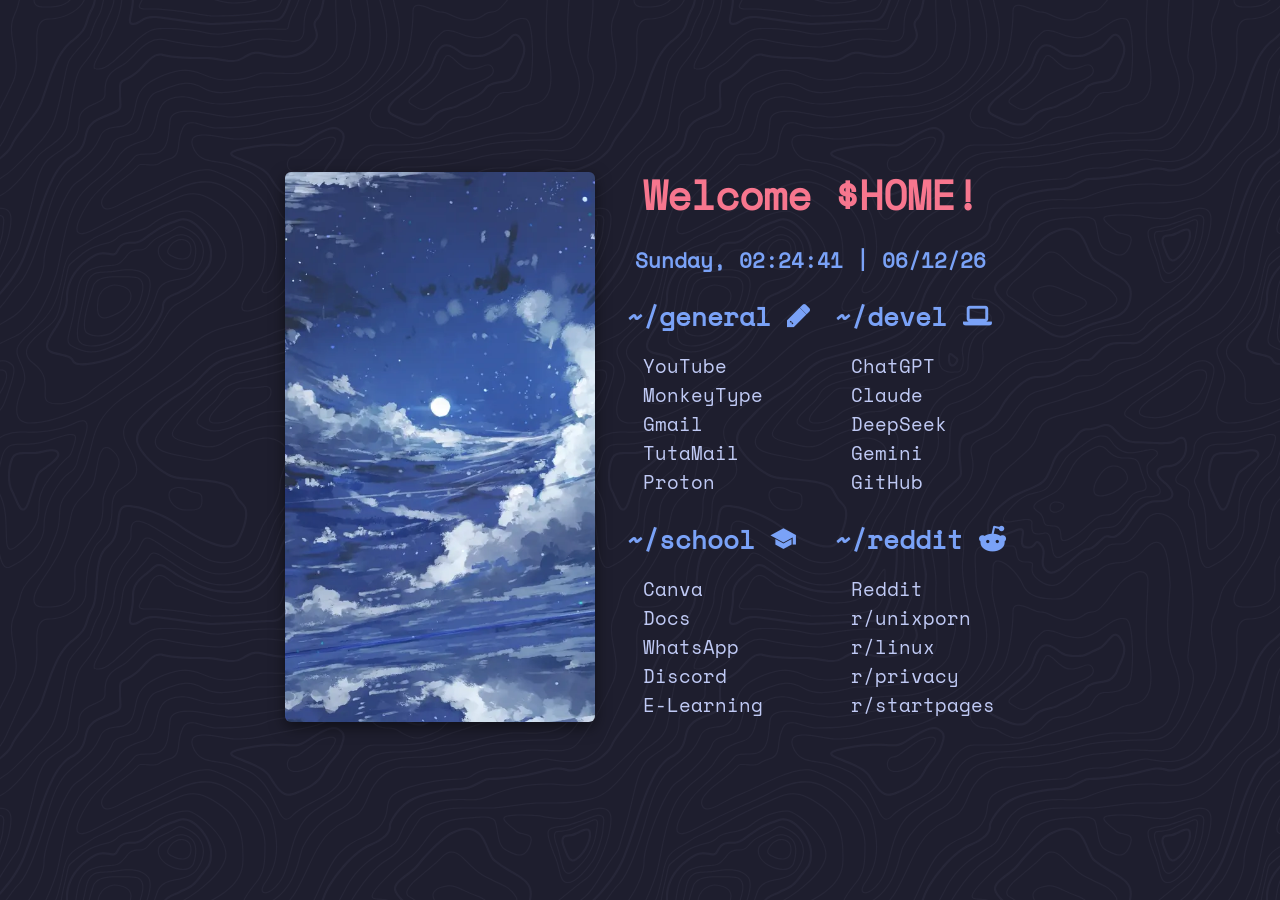
==== commit 24ffebdf: "Update index.html" ====
--- a/fazzi/index.html
+++ b/fazzi/index.html
@@ -1,310 +1,68 @@
 <!doctype html>
 <html lang="en">
-<head>
-  <title>~/startpage 💤</title>
-  <meta name="darkreader-lock" />
-  <meta charset="UTF-8" />
-  <meta name="viewport" content="width=device-width, initial-scale=1" />
+  <head>
+    <title>~/startpage</title>
+    <meta name="darkreader-lock" />
+    <meta charset="UTF-8" />
+    <link
+      rel="icon"
+      href="https://raw.githubusercontent.com/NixOS/nixos-artwork/refs/heads/master/logo/nix-snowflake-white.svg"
+    />
+    <meta name="viewport" content="width=device-width, initial-scale=1" />
+    <link href="../src/css/style.css" rel="stylesheet" />
+  </head>
 
-  <!-- Preload font (woff2 only — woff is IE9-11 only, safe to drop) -->
-  <link rel="preload" href="src/fonts/SpaceMonoNF.woff2" as="font" type="font/woff2" crossorigin />
-
-  <link rel="icon" href="https://raw.githubusercontent.com/NixOS/nixos-artwork/refs/heads/master/logo/nix-snowflake-white.svg" />
-
-  <!--
-    Read localStorage synchronously before first paint to apply the
-    saved theme colors immediately — zero flash of wrong colors.
-    Uses DOM API instead of document.write (more reliable in modern browsers).
-  -->
-  <script>
-    var COLOR_SETS = [
-      { "--text-color": "#c0caf5", "--hover-color": "#bb9af7", "--accent-color": "#7aa2f7", "--accent-color-2": "#f7768e",  "--background-color": "#1E1E2E" },
-      { "--text-color": "#9fadc6", "--hover-color": "#9B5856", "--accent-color": "#28725A", "--accent-color-2": "#D2C7CB", "--background-color": "#15191d" },
-      { "--text-color": "#c0caf5", "--hover-color": "#e0af68", "--accent-color": "#7aa2f7", "--accent-color-2": "#bb9af7", "--background-color": "#1a1b26" },
-      { "--text-color": "#EAEFFD", "--hover-color": "#FDB6A7", "--accent-color": "#556BFF", "--accent-color-2": "#FA87A6", "--background-color": "#16191F" },
-    ];
-    var IMAGES = ["cover1.webp", "cover2.webp", "cover3.webp", "cover4.webp"];
-    var currentIndex = parseInt(localStorage.getItem("currentIndex")) || 0;
-
-    // Apply theme colors now, before CSS renders, via a DOM-inserted style tag
-    var _themeStyle = document.createElement("style");
-    var _colors = COLOR_SETS[currentIndex];
-    var _css = ":root{";
-    for (var _k in _colors) _css += _k + ":" + _colors[_k] + ";";
-    _css += "}";
-    _themeStyle.textContent = _css;
-    document.head.appendChild(_themeStyle);
-  </script>
-
-  <style>
-    @font-face {
-      font-family: "SpaceMono Nerd Font";
-      font-display: swap;
-      src:
-        local("SpaceMono Nerd Font"),
-        url(src/fonts/SpaceMonoNF.woff2) format("woff2");
-    }
-
-    :root {
-      color-scheme: dark;
-    }
-
-    html {
-      display: flex;
-      align-items: center;
-      justify-content: center;
-      height: 100svh;
-      background-color: var(--background-color);
-      background-image: url("src/bgs/topography.svg");
-      overflow-x: clip;
-      transition: background-color 0.2s ease-in-out;
-    }
-
-    body {
-      display: flex;
-      color: var(--text-color);
-      font-family: "SpaceMono Nerd Font", monospace;
-      justify-content: center;
-      align-items: center;
-    }
-
-    img {
-      transition:
-        transform 0.15s ease-in-out,
-        opacity 0.2s ease-in-out;
-    }
-
-    #text,
-    #image {
-      opacity: 0;
-      transition: opacity 0.2s ease-in;
-    }
-
-    #text.loaded,
-    #image.loaded {
-      opacity: 1;
-    }
-
-    #text.loaded * {
-      transition: color 0.2s ease-in-out;
-    }
-
-    #carouselImage {
-      height: 550px;
-      aspect-ratio: 9 / 16;
-      border-radius: 6px;
-      box-shadow: 0px 5px 15px 0px rgba(0, 0, 0, 0.5);
-      object-fit: cover;
-    }
-
-    /* Consolidated from two separate #image blocks in the original */
-    #image {
-      padding-right: 2em;
-    }
-
-    #carouselImage:hover {
-      transform: scale(1.1);
-      cursor: pointer;
-    }
-
-    @media (max-width: 800px) {
-      img,
-      #image {
-        display: none;
-        margin: 0;
-        padding: 0;
-      }
-    }
-
-    #greeting {
-      color: var(--accent-color-2);
-      font-size: 2.5em;
-      font-weight: 900;
-      grid-column: 1 / -1;
-      text-align: center;
-      display: grid;
-    }
-
-    #date {
-      font-size: 1.3em;
-      font-weight: 600;
-      color: var(--accent-color);
-      display: grid;
-      grid-column: 1 / -1;
-      text-align: center;
-      margin: 1em 0;
-    }
-
-    .header {
-      color: var(--accent-color);
-      font-size: 1.6em;
-      font-weight: 600;
-    }
-
-    #links {
-      display: grid;
-      grid-row-gap: 0.5em;
-      grid-template-columns: repeat(2, 1fr);
-    }
-
-    ul {
-      list-style-type: none;
-      padding-left: 1em;
-      margin-left: 0;
-    }
-
-    a {
-      color: var(--text-color);
-      font-size: 1.2em;
-      text-decoration: none;
-    }
-
-    a:hover {
-      color: var(--hover-color);
-      font-style: italic;
-    }
-
-    .fazzi .urls:nth-child(even) {
-      padding-left: 1.5em;
-    }
-  </style>
-</head>
-
-<body class="fazzi">
-  <div id="image" onclick="nextImage()">
-    <!--
-      No src here — JS sets the correct one immediately below.
-      The original hardcoded cover1.webp then JS overwrote it,
-      causing a wasted fetch when a different theme was saved.
-    -->
-    <img id="carouselImage" fetchpriority="high" decoding="async" alt="Cover image" />
-  </div>
-
-  <div id="text">
-    <div id="greeting">Welcome $HOME!</div>
-    <div id="date"></div>
-    <div id="links">
-      <div class="urls">
-        <div class="header">~/general </div>
-        <ul>
-          <li><a target="_blank" rel="noopener" href="https://youtube.com">YouTube</a></li>
-          <li><a target="_blank" rel="noopener" href="https://monkeytype.com">MonkeyType</a></li>
-          <li><a target="_blank" rel="noopener" href="https://mail.google.com">Gmail</a></li>
-          <li><a target="_blank" rel="noopener" href="https://mail.tutanota.com/mail">TutaMail</a></li>
-          <li><a target="_blank" rel="noopener" href="https://account.proton.me/apps">Proton</a></li>
-        </ul>
-      </div>
-      <div class="urls">
-        <div class="header">~/devel </div>
-        <ul>
-          <li><a target="_blank" rel="noopener" href="https://chatgpt.com">ChatGPT</a></li>
-          <li><a target="_blank" rel="noopener" href="https://claude.ai">Claude</a></li>
-          <li><a target="_blank" rel="noopener" href="https://chat.deepseek.com">DeepSeek</a></li>
-          <li><a target="_blank" rel="noopener" href="https://gemini.google.com">Gemini</a></li>
-          <li><a target="_blank" rel="noopener" href="https://github.com/ImSnowe?tab=repositories">GitHub</a></li>
-        </ul>
-      </div>
-      <div class="urls">
-        <div class="header">~/school 󰑴</div>
-        <ul>
-          <li><a target="_blank" rel="noopener" href="https://canva.com">Canva</a></li>
-          <li><a target="_blank" rel="noopener" href="https://docs.google.com">Docs</a></li>
-          <li><a target="_blank" rel="noopener" href="https://web.whatsapp.com">WhatsApp</a></li>
-          <li><a target="_blank" rel="noopener" href="https://discord.com">Discord</a></li>
-          <li><a target="_blank" rel="noopener" href="https://smpkby.elabschool.sch.id/my/">E-Learning</a></li>
-        </ul>
-      </div>
-      <div class="urls">
-        <div class="header">~/reddit </div>
-        <ul>
-          <li><a target="_blank" rel="noopener" href="https://reddit.com/">Reddit</a></li>
-          <li><a target="_blank" rel="noopener" href="https://reddit.com/r/unixporn/">r/unixporn</a></li>
-          <li><a target="_blank" rel="noopener" href="https://reddit.com/r/linux/">r/linux</a></li>
-          <li><a target="_blank" rel="noopener" href="https://reddit.com/r/privacy/">r/privacy</a></li>
-          <li><a target="_blank" rel="noopener" href="https://reddit.com/r/startpages/">r/startpages</a></li>
-        </ul>
+  <body class="fazzi">
+    <div id="image" onclick="nextImage()">
+      <img id="carouselImage" src="../src/images/cover1.webp" />
+    </div>
+    <div id="text">
+      <div id="greeting">Welcome $HOME!</div>
+      <div id="date"></div>
+      <div id="links">
+        <div class="urls">
+          <div class="header">~/general </div>
+          <ul>
+            <li><a target="_blank" href="https://youtube.com">YouTube</a></li>
+            <li><a target="_blank" href="https://monkeytype.com">MonkeyType</a></li>
+            <li><a target="_blank" href="https://mail.google.com">Gmail</a></li>
+            <li><a target="_blank" href="https://mail.tutanota.com/mail">TutaMail</a></li>
+            <li><a target="_blank" href="https://account.proton.me/apps">Proton</a></li>
+          </ul>
+        </div>
+        <div class="urls">
+          <div class="header">~/devel </div>
+          <ul>
+            <li><a target="_blank" href="https://chatgpt.com">ChatGPT</a></li>
+            <li><a target="_blank" href="https://claude.ai">Claude</a></li>
+            <li><a target="_blank" href="https://chat.deepseek.com">DeepSeek</a></li>
+            <li><a target="_blank" href="https://gemini.google.com">Gemini</a></li>
+            <li><a target="_blank" href="https://github.com/ImSnowe?tab=repositories">GitHub</a></li>
+          </ul>
+        </div>
+        <div class="urls">
+          <div class="header">~/school 󰑴</div>
+          <ul>
+            <li><a target="_blank" href="https://canva.com">Canva</a></li>
+            <li><a target="_blank" href="https://docs.google.com">Docs</a></li>
+            <li><a target="_blank" href="https://web.whatsapp.com">WhatsApp</a></li>
+            <li><a target="_blank" href="https://discord.com">Discord</a></li>
+            <li><a target="_blank" href="https://smpkby.elabschool.sch.id/my/">E-Learning</a></li>
+          </ul>
+        </div>
+        <div class="urls">
+          <div class="header">~/reddit </div>
+          <ul>
+            <li><a target="_blank" href="https://reddit.com/">Reddit</a></li>
+            <li><a target="_blank" href="https://reddit.com/r/unixporn/">r/unixporn</a></li>
+            <li><a target="_blank" href="https://reddit.com/r/linux/">r/linux</a></li>
+            <li><a target="_blank" href="https://reddit.com/r/privacy/">r/privacy</a></li>
+            <li><a target="_blank" href="https://reddit.com/r/startpages/">r/startpages</a></li>
+          </ul>
+        </div>
       </div>
     </div>
-  </div>
-
-  <script>
-    var imgEl = document.getElementById("carouselImage");
-    var textEl = document.getElementById("text");
-    var imageEl = document.getElementById("image");
-
-    // Set the correct image immediately — no double-fetch.
-    imgEl.src = "src/images/" + IMAGES[currentIndex];
-
-    // --- Colors ---
-    function updateColors() {
-      var colorSet = COLOR_SETS[currentIndex];
-      for (var prop in colorSet) {
-        document.documentElement.style.setProperty(prop, colorSet[prop]);
-      }
-    }
-
-    // --- Carousel ---
-    function nextImage() {
-      currentIndex = (currentIndex + 1) % IMAGES.length;
-      localStorage.setItem("currentIndex", currentIndex);
-      imgEl.style.opacity = "0";
-      updateColors();
-      setTimeout(function () {
-        imgEl.src = "src/images/" + IMAGES[currentIndex];
-        imgEl.style.opacity = "1";
-      }, 200);
-    }
-
-    // --- Reveal ---
-    // Text is shown on DOMContentLoaded — it doesn't depend on the image.
-    // Image is shown when it loads (or on error — never leave the page blank).
-    document.addEventListener("DOMContentLoaded", function () {
-      textEl.classList.add("loaded");
-    });
-
-    function revealImage() {
-      imageEl.classList.add("loaded");
-      // Preload remaining images during idle time — skip the current one.
-      var preload = function () {
-        IMAGES.forEach(function (name, i) {
-          if (i === currentIndex) return;
-          var el = new Image();
-          el.src = "src/images/" + name;
-        });
-      };
-      if ("requestIdleCallback" in window) {
-        requestIdleCallback(preload);
-      } else {
-        setTimeout(preload, 500);
-      }
-    }
-
-    if (imgEl.complete && imgEl.naturalWidth > 0) {
-      revealImage();
-    } else {
-      imgEl.addEventListener("load", revealImage, { once: true });
-      imgEl.addEventListener("error", revealImage, { once: true }); // never blank on broken image
-    }
-
-    // --- Clock ---
-    var dateEl = document.getElementById("date");
-    var dateOptions = {
-      weekday: "long",
-      hour: "2-digit",
-      minute: "2-digit",
-      second: "2-digit",
-      day: "2-digit",
-      month: "2-digit",
-      year: "2-digit",
-    };
-
-    function showTime() {
-      var parts = new Date().toLocaleString("en-GB", dateOptions).split(", ");
-      dateEl.textContent = parts[0] + ", " + parts[2] + " | " + parts[1];
-    }
-
-    showTime();
-    setInterval(showTime, 1000);
-  </script>
-</body>
+  </body>
+  <script async src="../src/js/date.js"></script>
+  <script async src="../src/js/theme.js" currentIndex="0"></script>
 </html>
--- a/src/css/style.css
+++ b/src/css/style.css
@@ -0,0 +1,139 @@
+@font-face {
+  font-family: "SpaceMono Nerd Font";
+  font-display: swap;
+  src:
+    local("SpaceMono Nerd Font"),
+    url(../fonts/SpaceMonoNF.woff2) format("woff2"),
+    url(../fonts/SpaceMonoNF.woff) format("woff");
+}
+
+:root {
+  color-scheme: dark;
+}
+
+img {
+  transition:
+    transform 0.15s ease-in-out,
+    opacity 0.2s ease-in-out;
+}
+
+html {
+  display: flex;
+  align-items: center;
+  justify-content: center;
+  height: 100svh;
+  background-color: var(--background-color);
+  background-image: url("../bgs/topography.svg");
+  overflow-x: clip;
+}
+
+html.loaded {
+  transition: background-color 0.2s ease-in-out;
+}
+
+body {
+  display: flex;
+  color: var(--text-color);
+  font-family:
+    SpaceMono Nerd Font,
+    monospace;
+  justify-content: center;
+  align-items: center;
+}
+
+#text,
+#image {
+  opacity: 0;
+  transition: opacity 0.2s ease-in;
+}
+
+#text.loaded,
+#image.loaded {
+  opacity: 1;
+}
+
+#text.loaded * {
+  transition: color 0.2s ease-in-out;
+}
+
+#carouselImage {
+  height: 550px;
+  aspect-ratio: 9 / 16;
+  border-radius: 6px;
+  box-shadow: 0px 5px 15px 0px rgba(0, 0, 0, 0.5);
+  object-fit: cover;
+}
+
+#image {
+  margin-right: 1em;
+}
+
+#carouselImage:hover {
+  transform: scale(1.1);
+  cursor: pointer;
+}
+
+@media (max-width: 800px) {
+  img,
+  #image {
+    display: none;
+    margin: 0;
+    padding: 0;
+  }
+}
+
+#greeting {
+  color: var(--accent-color-2);
+  font-size: 2.5em;
+  font-weight: 900;
+  grid-column: 1/-1;
+  text-align: center;
+  display: grid;
+}
+
+#date {
+  font-size: 1.3em;
+  font-weight: 600;
+  color: var(--accent-color);
+  display: grid;
+  grid-column: 1/-1;
+  text-align: center;
+  margin: 1em 0;
+}
+
+.header {
+  color: var(--accent-color);
+  font-size: 1.6em;
+  font-weight: 600;
+}
+
+#links {
+  display: grid;
+  grid-row-gap: 0.5em;
+  grid-template-columns: repeat(2, 1fr);
+}
+
+ul {
+  list-style-type: none;
+  padding-left: 1em;
+  margin-left: 0;
+}
+
+a {
+  color: var(--text-color);
+  font-size: 1.2em;
+  text-decoration: none;
+}
+
+a:hover {
+  color: var(--hover-color);
+  font-style: italic;
+}
+
+.fazzi .urls:nth-child(even) {
+  padding-left: 1.5em;
+}
+
+#image {
+	padding-right: 1em;
+}
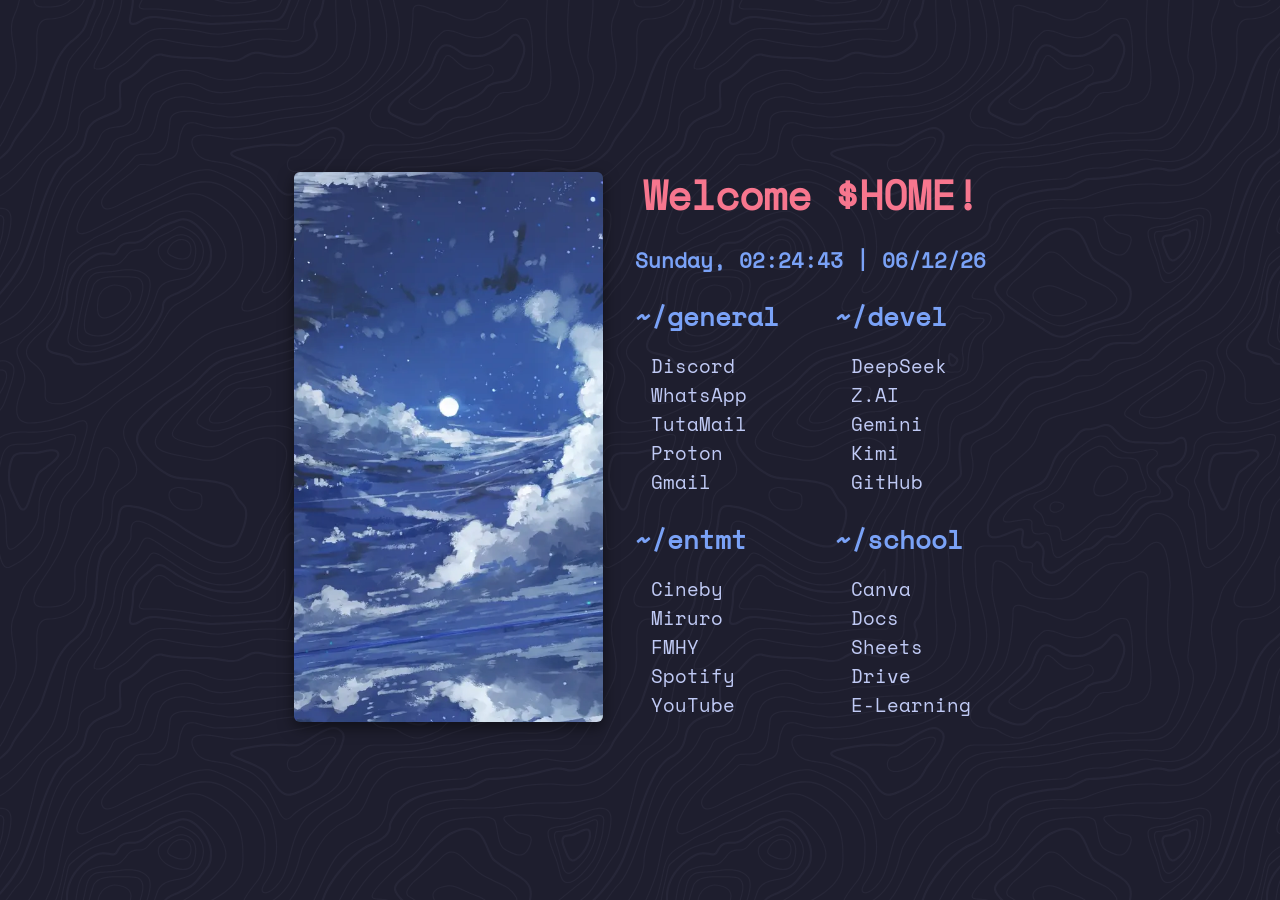
==== commit 364d4d93: "Updated Links" ====
--- a/fazzi/index.html
+++ b/fazzi/index.html
@@ -21,43 +21,43 @@
       <div id="date"></div>
       <div id="links">
         <div class="urls">
-          <div class="header">~/general </div>
+          <div class="header">~/general</div>
           <ul>
-            <li><a target="_blank" href="https://youtube.com">YouTube</a></li>
-            <li><a target="_blank" href="https://monkeytype.com">MonkeyType</a></li>
+            <li><a target="_blank" href="https://discord.com/app">Discord</a></li>
+            <li><a target="_blank" href="https://web.whatsapp.com">WhatsApp</a></li>
+            <li><a target="_blank" href="https://mail.tutanota.com">TutaMail</a></li>
+            <li><a target="_blank" href="https://account.proton.me/apps">Proton</a></li>
             <li><a target="_blank" href="https://mail.google.com">Gmail</a></li>
-            <li><a target="_blank" href="https://mail.tutanota.com/mail">TutaMail</a></li>
-            <li><a target="_blank" href="https://account.proton.me/apps">Proton</a></li>
           </ul>
         </div>
         <div class="urls">
-          <div class="header">~/devel </div>
+          <div class="header">~/devel</div>
           <ul>
-            <li><a target="_blank" href="https://chatgpt.com">ChatGPT</a></li>
-            <li><a target="_blank" href="https://claude.ai">Claude</a></li>
             <li><a target="_blank" href="https://chat.deepseek.com">DeepSeek</a></li>
+            <li><a target="_blank" href="https://chat.z.ai">Z.AI</a></li>
             <li><a target="_blank" href="https://gemini.google.com">Gemini</a></li>
+            <li><a target="_blank" href="https://kimi.com">Kimi</a></li>
             <li><a target="_blank" href="https://github.com/ImSnowe?tab=repositories">GitHub</a></li>
           </ul>
         </div>
         <div class="urls">
-          <div class="header">~/school 󰑴</div>
+          <div class="header">~/entmt</div>
+          <ul>
+            <li><a target="_blank" href="https://cineby.at">Cineby</a></li>
+            <li><a target="_blank" href="https://miruro.com">Miruro</a></li>
+            <li><a target="_blank" href="https://fmhy.net">FMHY</a></li>
+            <li><a target="_blank" href="https://spotify.com">Spotify</a></li>
+            <li><a target="_blank" href="https://youtube.com">YouTube</a></li>
+          </ul>
+        </div>
+        <div class="urls">
+          <div class="header">~/school</div>
           <ul>
             <li><a target="_blank" href="https://canva.com">Canva</a></li>
             <li><a target="_blank" href="https://docs.google.com">Docs</a></li>
-            <li><a target="_blank" href="https://web.whatsapp.com">WhatsApp</a></li>
-            <li><a target="_blank" href="https://discord.com">Discord</a></li>
-            <li><a target="_blank" href="https://smpkby.elabschool.sch.id/my/">E-Learning</a></li>
-          </ul>
-        </div>
-        <div class="urls">
-          <div class="header">~/reddit </div>
-          <ul>
-            <li><a target="_blank" href="https://reddit.com/">Reddit</a></li>
-            <li><a target="_blank" href="https://reddit.com/r/unixporn/">r/unixporn</a></li>
-            <li><a target="_blank" href="https://reddit.com/r/linux/">r/linux</a></li>
-            <li><a target="_blank" href="https://reddit.com/r/privacy/">r/privacy</a></li>
-            <li><a target="_blank" href="https://reddit.com/r/startpages/">r/startpages</a></li>
+            <li><a target="_blank" href="https://docs.google.com/spreadsheets">Sheets</a></li>
+            <li><a target="_blank" href="https://drive.google.com">Drive</a></li>
+            <li><a target="_blank" href="https://smpkby.elabschool.sch.id/my">E-Learning</a></li>
           </ul>
         </div>
       </div>
--- a/src/css/style.css
+++ b/src/css/style.css
@@ -68,10 +68,10 @@
   margin-right: 1em;
 }
 
-#carouselImage:hover {
+/* #carouselImage:hover {
   transform: scale(1.1);
   cursor: pointer;
-}
+} */
 
 @media (max-width: 800px) {
   img,
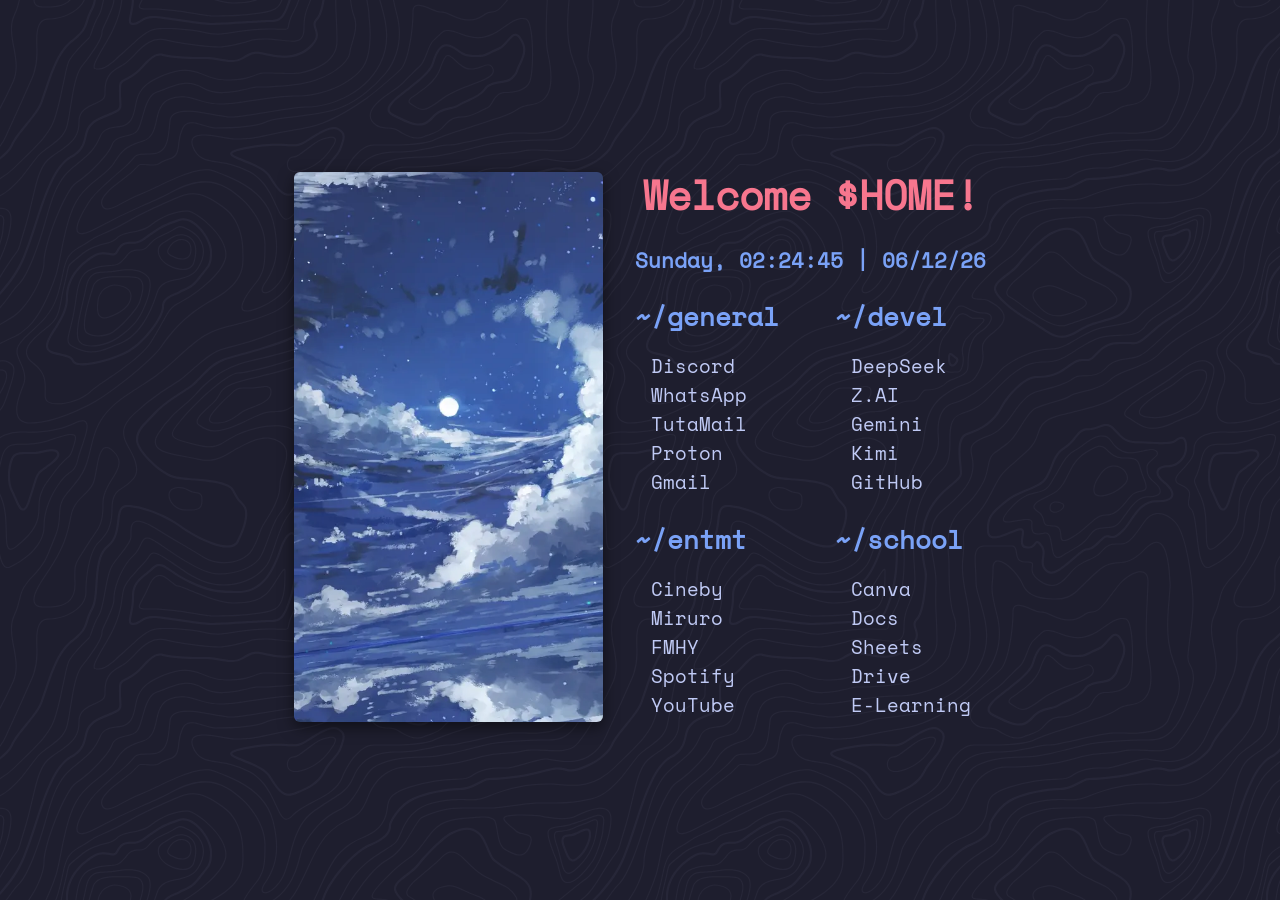
==== commit adf13298: "Installed nix snowflake" ====
--- a/fazzi/index.html
+++ b/fazzi/index.html
@@ -6,7 +6,7 @@
     <meta charset="UTF-8" />
     <link
       rel="icon"
-      href="https://raw.githubusercontent.com/NixOS/nixos-artwork/refs/heads/master/logo/nix-snowflake-white.svg"
+      href="../src/nix-snowflake-white.svg"
     />
     <meta name="viewport" content="width=device-width, initial-scale=1" />
     <link href="../src/css/style.css" rel="stylesheet" />
